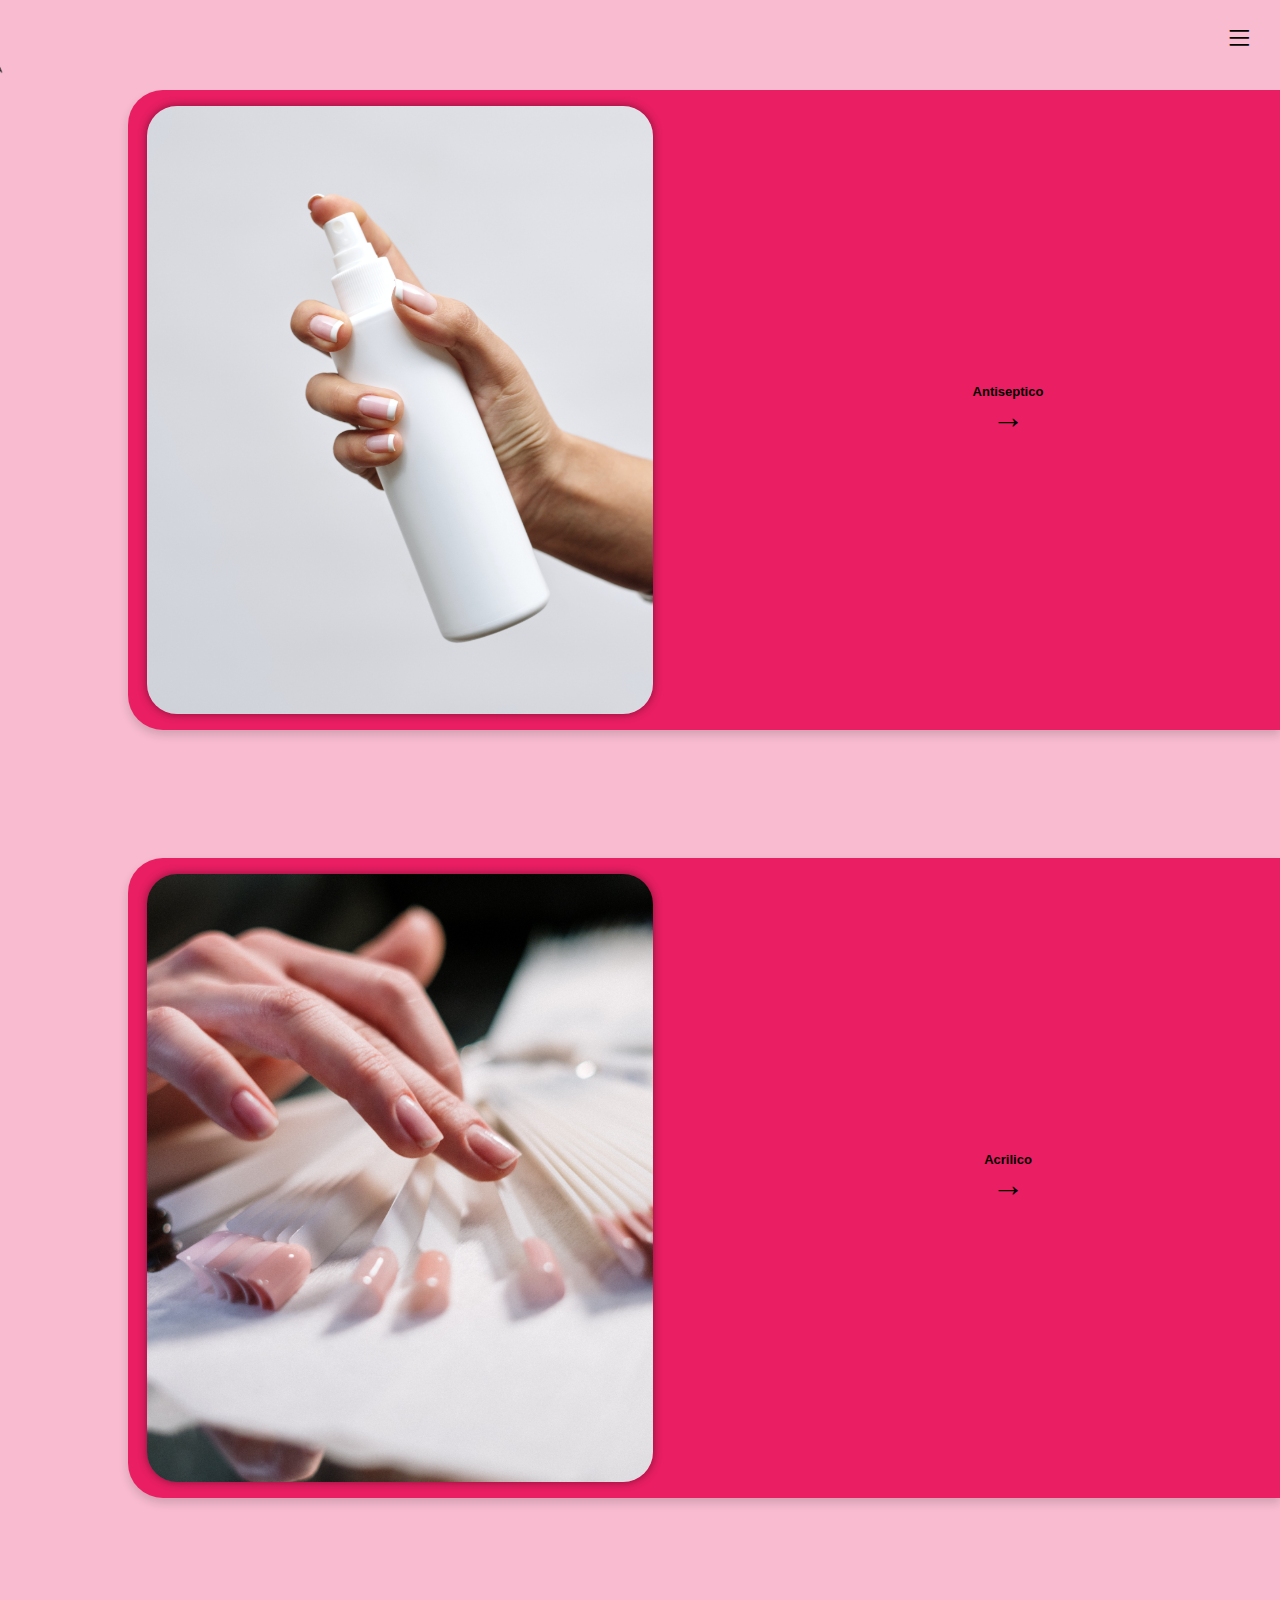
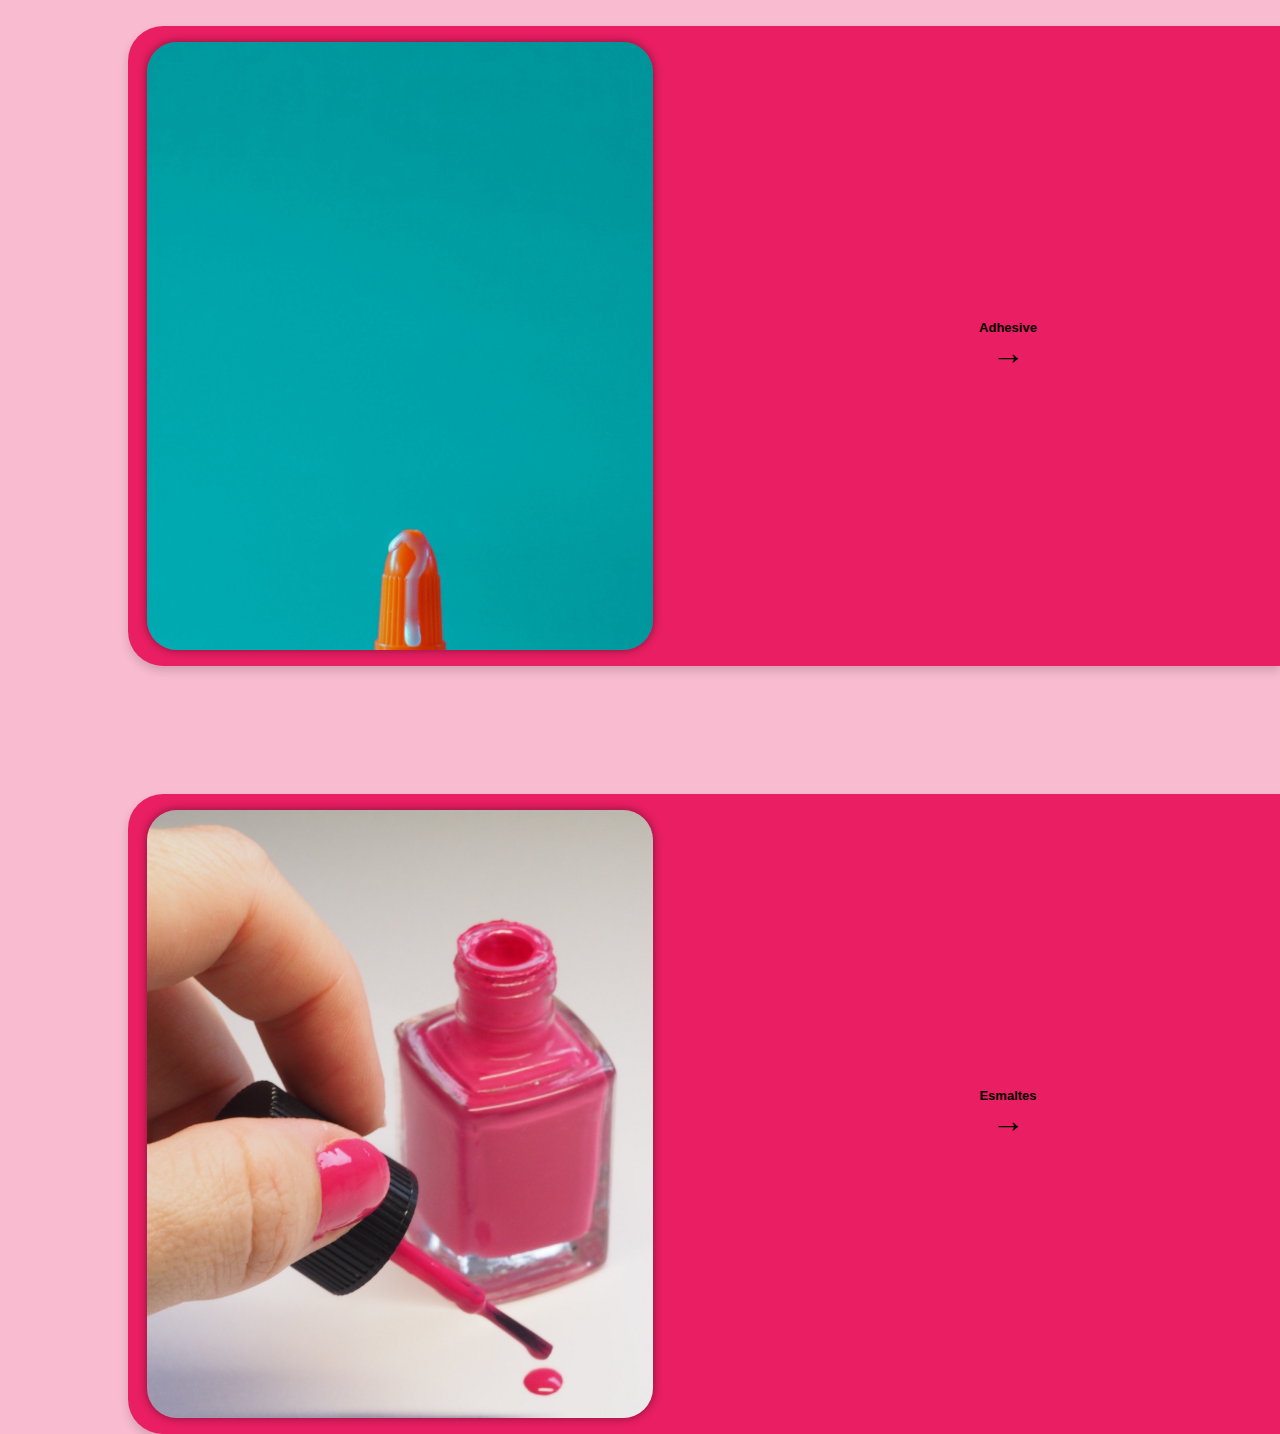
==== catalogo.html @ 93e05158 "telefono version 1.4.0" ====
<!DOCTYPE html>
<html lang="en">

<head>
    <meta charset="UTF-8">
    <meta http-equiv="X-UA-Compatible" content="IE=edge">
    <meta name="viewport" content="width=device-width, initial-scale=1.0">
    <title>Alondra</title>
    <link rel="stylesheet" href="./app/assets/index.css">
    <link rel="stylesheet" href="https://cdn.jsdelivr.net/npm/bootstrap-icons@1.3.0/font/bootstrap-icons.css">
</head>

<body>
    <header id="header">
        <a href="index.html">
            <img src="./app/assets/completologo.png" alt="logo">
        </a>
        <i class="bi bi-list" id="menu"></i>
        <nav class="container">
            <i class="bi bi-x" id="close"></i>
            <div class="container">
                <a href="index.html">
                    <img src="./app/assets/completologo.png" alt="logo">
                </a>
                <form class="search-form">
                    <input type="search" placeholder="Buscar..." name="search" autocomplete="off">
                </form>
            </div>
            <ul class="container">
                <li>
                    <a href="index.html">Home</a>
                </li>
                <li>
                    <a href="#/catalogo">Catalogo</a>
                </li>
                <li>
                    <a href="#/contacto">Contacto</a>
                </li>
            </ul>
        </nav>
    </header>

    <main id="root">
    </main>
    <script src="./catalogo.js" type="module"></script>
</body>

</html>
---- app/assets/index.css ----
:root{
    --letter-color: #251B37;
    --dark-color: #e91e63;
    --light-color: #f8bbd0;
}
*{
    margin: 0;
    padding: 0;
    box-sizing: border-box;
    font-family: sans-serif;
    font-size: 13px;
    /* border: 1px solid black; */
}
body{
    overflow-x: hidden;
    /*AQUI CAMBIE EL COLOR ffecefce*/
    background-color: var(--light-color);
}
/* GENERALES */
.container, div.categories div{
    display: flex;
    flex-direction: column;
    justify-content: center;
    align-items: center;
}
/* Header */
#header{ 
    width: 100%;
    height: 10vh;
    z-index: 10;
    position: sticky;
    top: 0;
}
#header i{
    position: absolute;
    right: 2%;
    top: 2.5vh;
    font-size: 2.2rem;
}
#header > a > img{
    height: 9vh;
    position: absolute;
    left: -7%;
}
#header nav{
    background-color: var(--dark-color);
    width: 100vw;
    height: 100vh;
    position: fixed;
    right: -120%;
    justify-content: flex-start;
    gap: 10vh;
    transition: translate .5s ;
}
#header > nav  img{
    height: 20vh;
}
#header nav input{
    padding: .5rem;
    padding-left: 1.5rem;
    background-color: #fdfdfd;
    border: none;
    border-radius: 20px;
}
nav ul{
    gap: 8vh;
    list-style: none;
    justify-content: space-evenly;
}
nav ul a{
    text-decoration: none;
    font-size: 2rem;
    font-weight: 500;
    color: #000;
}
nav.visible{
    translate: -120% 0;
}
/* MAIN */
#root{
    display: grid;
    gap: 5%;
}
/* Categories*/
a.categories{
    text-decoration: none;
    color: #000;
}
div.categories{
    overflow: hidden;
    position: relative;
    left: 10%;
    width: 90%;
    /*AQUI CAMBIE EL COLOR FFCACA #ffe0e4*/
    background-color: var(--dark-color);
    height: 50vw;
    border-radius: 35px 0 0 35px;
    display: grid;
    grid-template-columns: 1fr 1fr;
    grid-template-rows: 50vw;
    column-gap: 5vw;
    place-items: center;
    box-shadow: 0 5px 10px rgba(0, 0, 0, 0.148);
}
div.categories div{
    height: 100%;
    width: 100%;
}
div.categories img{
    height: 95%;
    width: 93%;
    border-radius: 30px;
    object-fit: cover;
    box-shadow: 0 0 10px rgba(0, 0, 0, 0.441);
}
div.categories p{
    font-size: 2.5rem;
}
/* productos */
a.productos{
    text-decoration: none;
}
div.productos{
    background-color: var(--dark-color);
    width: 90%;
    height: 45vw;
    border-radius: 20px;
    margin: auto;
    display: grid;
    grid-template-columns: 50% 50%;
    grid-template-rows: 45vw;
    place-items: center;
    box-shadow: 0 0 10px rgba(0, 0, 0, 0.196);
}
div.productos img{
    width: 90%;
    height: 90%;
    object-fit: cover;
    border-radius: 20px;
}
div.productos div{
    justify-self: start;
    width: 96%;
    height: 90%;
    overflow: hidden;
    display: grid;
    grid-template-columns: 70% 30%;
    grid-template-rows: auto 90%;
    row-gap: 5%;
    color: #000;
}
div.productos .name{
    font-size: 1rem;
    place-self: start;
}
div.productos .precio{
    justify-self: end;
    align-self: start;
    font-size: 1rem;
}
div.productos .details{
    width: 100%;
    font-size: .8rem;
    grid-area: 2/1/3/3;
} 

/* Details */
section.details{
    position: relative;
    top: -10vh;
    gap: 10vh;
}
div.details img{
    width: 100vw;
    border-radius: 0 0 30px 30px;
    margin-bottom: 2vh;
    box-shadow: 0 0 20px rgba(0, 0, 0, 0.192);
}
div.details div{
    width: 90%;
    margin: auto;
    display: grid;
    grid-template-columns: 70% 30%;
    color: #251B37;
    row-gap: 10%;
}
div.details h2{
    font-size: 1.9rem;
}
div.details h3{
    justify-self: end;
    font-size: 1.5rem;
}
div.details p{
    font-size: 1rem;
    text-align: justify;
    hyphens: auto;
    width: 100%;
    grid-area: 2/1/3/3;
}
/*Carousel*/
div.carousel{
    display: grid;
    gap: 2vh;
}
div.carousel > h4{
    text-align: center;
}
/* CONTACTO */
#contacto{
    gap: 5vh;
}
#contacto h3{
    font-size: 1.3rem;
    text-align: center;
}
#contacto>div{
    width: 90vw;
    border: 1px solid black;
    border-radius: 10px;
    padding: 2rem 0 ;
}
#contacto h4{
    text-align: center;
    font-size: 1.5rem;
    padding: .5rem;
    background-color: rgb(248, 174, 78);
    color: #fff;
    margin-bottom: 1.5rem;
}
#contacto ul{
    gap: .7rem;
}
#contacto li{
    display: flex;
    width: 90%;
    gap: 5%;
    align-items: center;
}
#contacto li.container{
    flex-direction: row;
    justify-content: space-evenly;
    margin-top: 1rem;
}
li a .bi{
    font-size: 1.5rem;
    color: #000;
}
/* Preguntas frecuentes */
#soporte{
    display: grid;
    gap: 4vh;
    place-items: center;
}
#preguntasFrecuentes{
    place-self: center;
    font-size: 1.5rem;
}
details {
    position: relative;
    width: 90vw;
    place-self: center;
   color: #000;
}
details[open] {
    z-index: 1;
}
summary {
    padding: 0.5rem 1rem;
    cursor: pointer;
    background-color: var(--dark-color);
    list-style: none;
    /* box-shadow: 0 0 10px rgba(0, 0, 0, 0.121); */
    border-radius: 10px;
    font-size: 1rem;
    text-align: left;
    color: #000;
}
summary::before {
    content: '';
    display: inline-block;
    position: relative;
    bottom: 5px;
    right: -98%;
    width: 2vw;
    height: 2vw;
    border-bottom: 1px solid currentColor;
    border-left: 1px solid currentColor;
    transform: rotate(-45deg) translate(-25%, 0%);
    transform-origin: center center;
    transition: transform ease-in-out 100ms
}
details p{
    padding: 1rem;
}
@media (min-width: 319px) and (max-width: 359px) {
    *{
        font-size: 14px;
    }
}
@media (min-width: 360px) and (max-width: 500px) {
    *{
        font-size: 16px;
    }
}
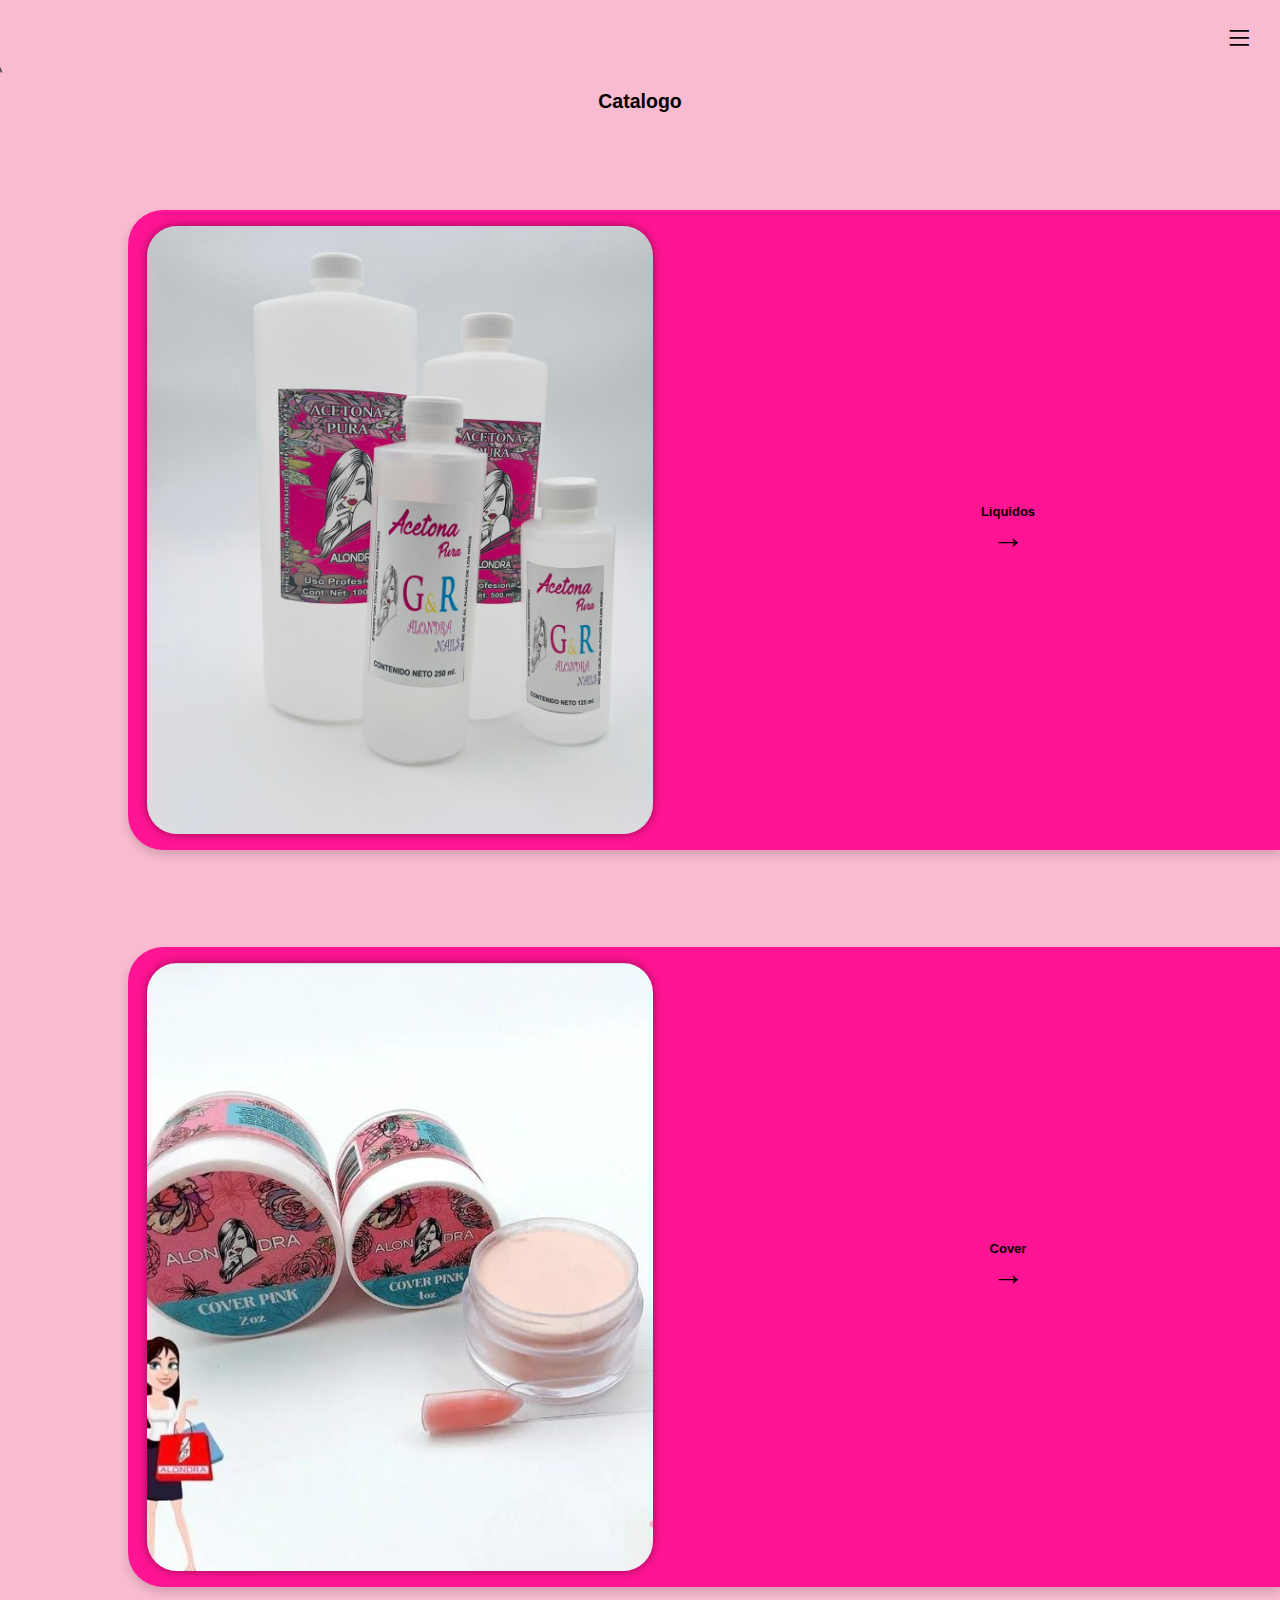
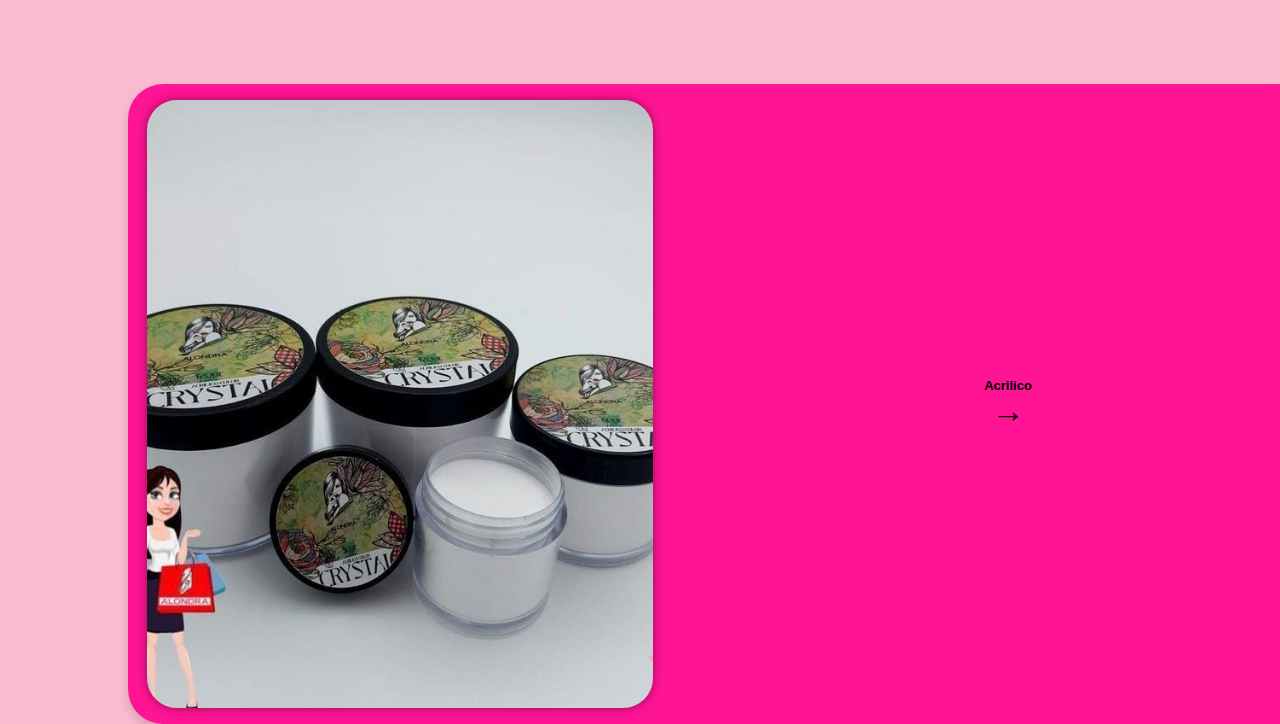
==== commit 63d69d8e: "telefono version 1.5.0" ====
--- a/catalogo.html
+++ b/catalogo.html
@@ -28,13 +28,13 @@
             </div>
             <ul class="container">
                 <li>
-                    <a href="index.html">Home</a>
+                    <a href="index.html">ALONDRA</a>
                 </li>
                 <li>
-                    <a href="#/catalogo">Catalogo</a>
+                    <a href="#/catalogo">CATALOGO</a>
                 </li>
                 <li>
-                    <a href="#/contacto">Contacto</a>
+                    <a href="#/contacto">CONTACTO</a>
                 </li>
             </ul>
         </nav>
--- a/app/assets/index.css
+++ b/app/assets/index.css
@@ -1,6 +1,6 @@
 :root{
     --letter-color: #251B37;
-    --dark-color: #e91e63;
+    --dark-color: deeppink;
     --light-color: #f8bbd0;
 }
 *{
@@ -22,6 +22,34 @@
     flex-direction: column;
     justify-content: center;
     align-items: center;
+}
+h2, h1{
+    justify-self: center;
+    font-size: 1.5rem;
+}
+/* INICIO */
+#carrouselInicio img{
+    position: absolute;
+    object-fit: cover;
+    width: 100%;
+    height: 100%;
+    top: 0;
+}
+#carrouselInicio{
+    position: relative;
+    width: 90vw;
+    justify-self: center;
+    overflow: hidden;
+    height: 50vh;
+    border-radius: 10px;
+    box-shadow: 2px 2px 10px rgba(0, 0, 0, 0.205);
+}
+#root > p{
+    width: 90%;
+    justify-self: center;
+}
+#root > h6{
+text-align: center;
 }
 /* Header */
 #header{ 
@@ -69,8 +97,8 @@
 }
 nav ul a{
     text-decoration: none;
-    font-size: 2rem;
-    font-weight: 500;
+    font-size: 1.8rem;
+    font-weight: 600;
     color: #000;
 }
 nav.visible{
@@ -122,7 +150,7 @@
 }
 div.productos{
     background-color: var(--dark-color);
-    width: 90%;
+    width: 100%;
     height: 45vw;
     border-radius: 20px;
     margin: auto;
@@ -163,7 +191,6 @@
     font-size: .8rem;
     grid-area: 2/1/3/3;
 } 
-
 /* Details */
 section.details{
     position: relative;
@@ -186,6 +213,7 @@
 }
 div.details h2{
     font-size: 1.9rem;
+    justify-self: start;
 }
 div.details h3{
     justify-self: end;
@@ -224,9 +252,8 @@
     text-align: center;
     font-size: 1.5rem;
     padding: .5rem;
-    background-color: rgb(248, 174, 78);
-    color: #fff;
     margin-bottom: 1.5rem;
+    border-bottom: 1px solid #fa70a0;
 }
 #contacto ul{
     gap: .7rem;
@@ -249,7 +276,7 @@
 /* Preguntas frecuentes */
 #soporte{
     display: grid;
-    gap: 4vh;
+    gap: 2vh;
     place-items: center;
 }
 #preguntasFrecuentes{
@@ -263,7 +290,8 @@
    color: #000;
 }
 details[open] {
-    z-index: 1;
+    background-color: #e91e6273;
+    border-radius: 10px;
 }
 summary {
     padding: 0.5rem 1rem;
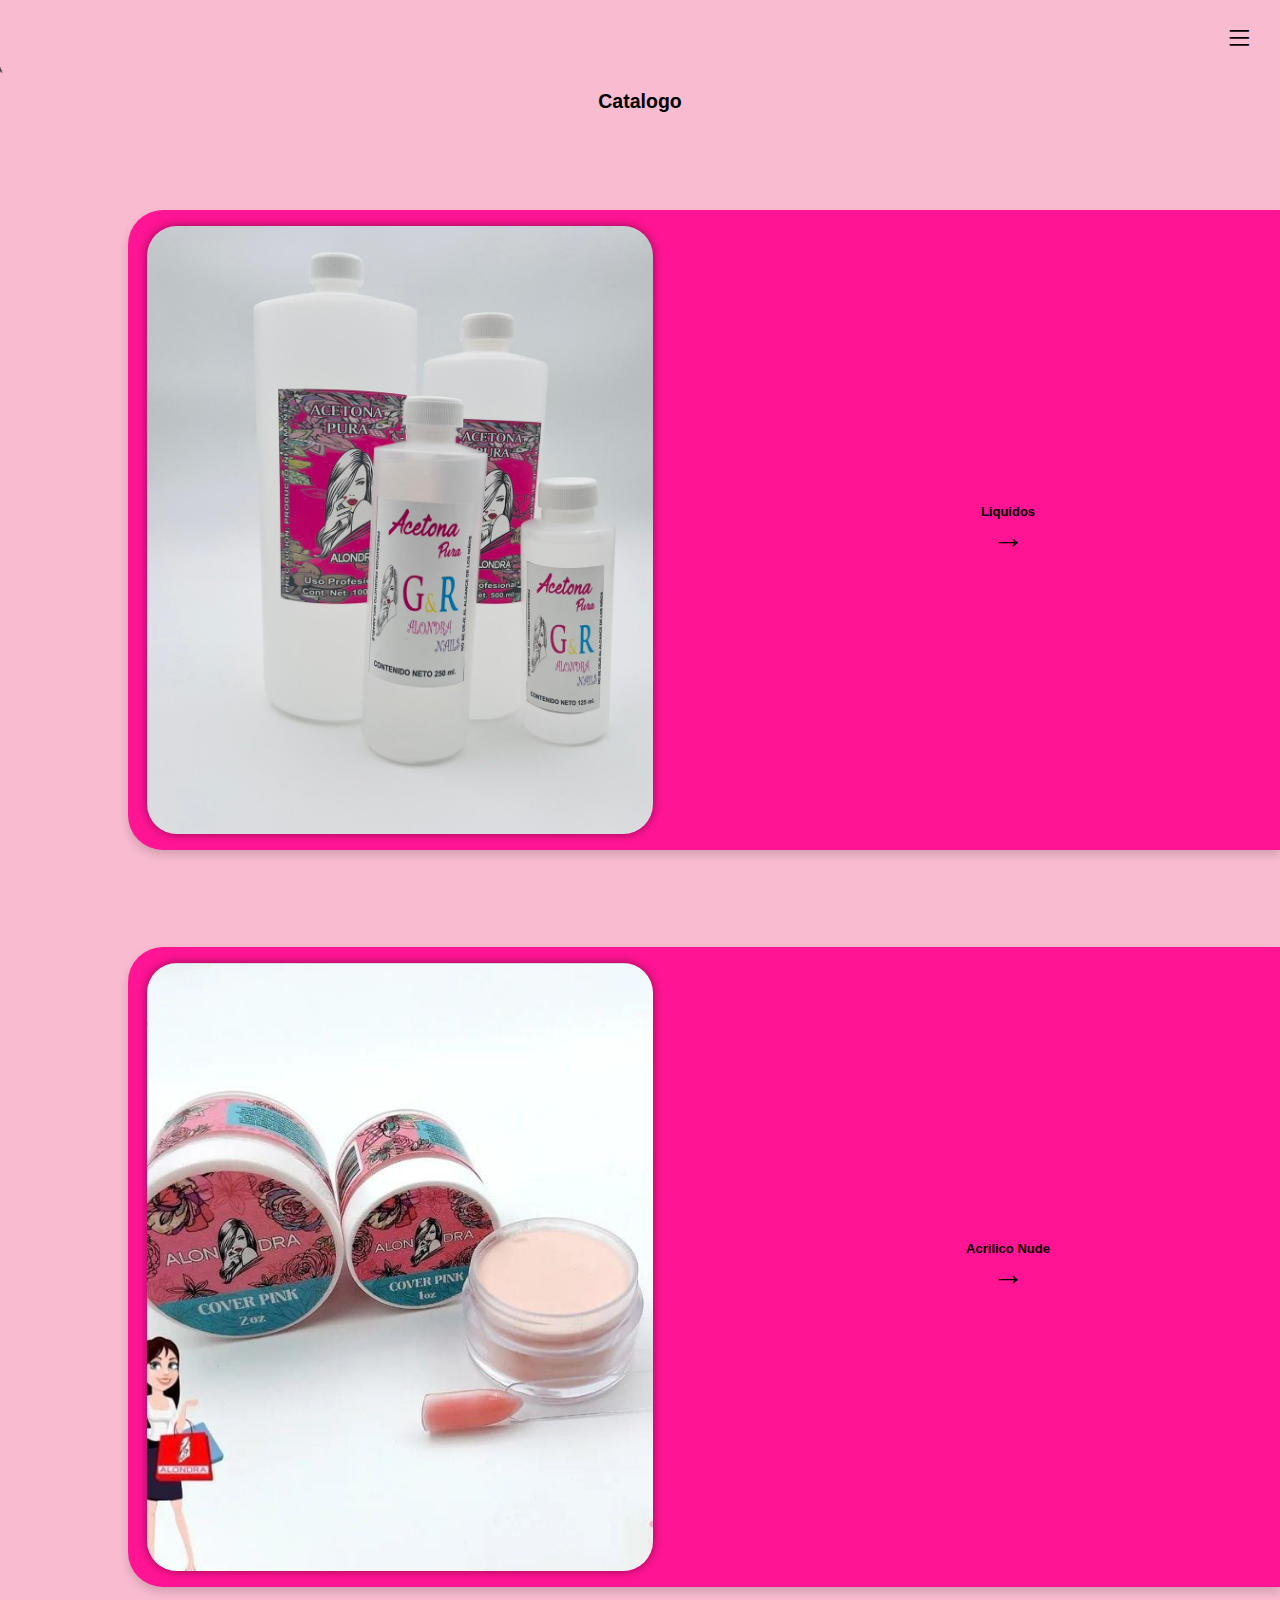
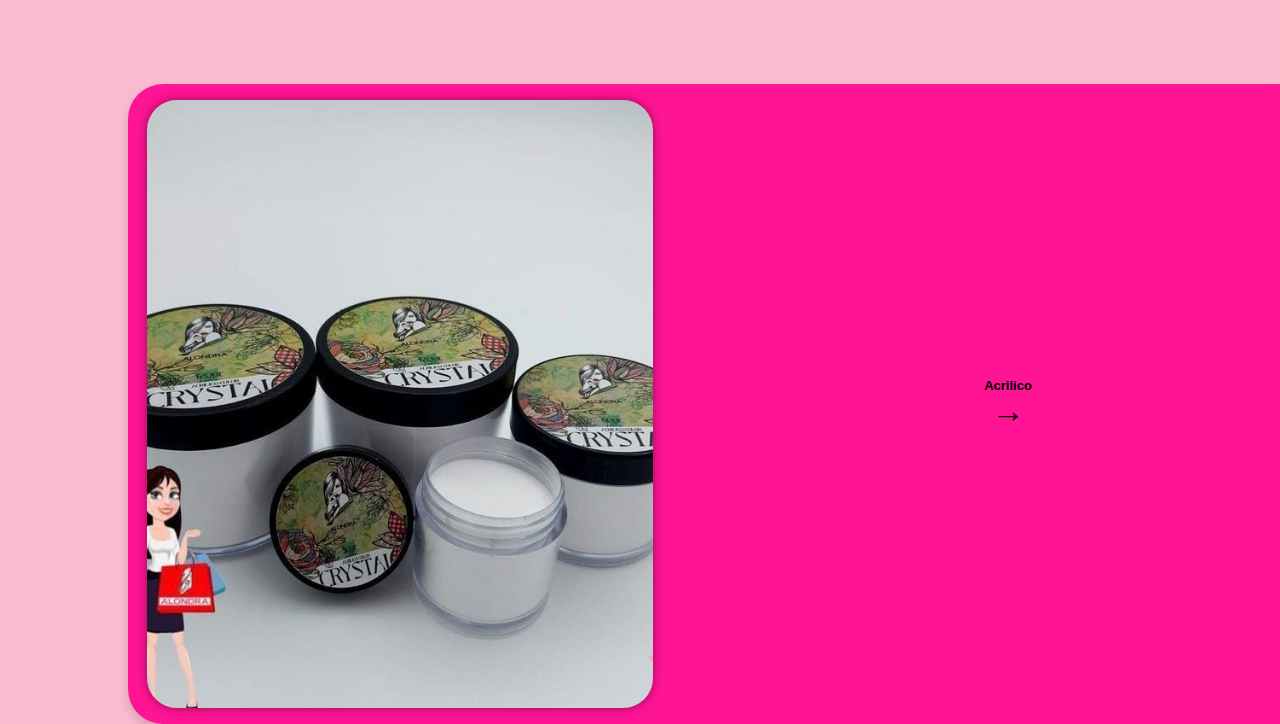
==== commit abcf6e4e: "telefono 1.5.2" ====
--- a/catalogo.html
+++ b/catalogo.html
@@ -12,7 +12,7 @@
 
 <body>
     <header id="header">
-        <a href="index.html">
+        <a href="#/catalogo">
             <img src="./app/assets/completologo.png" alt="logo">
         </a>
         <i class="bi bi-list" id="menu"></i>
--- a/app/assets/index.css
+++ b/app/assets/index.css
@@ -44,12 +44,18 @@
     border-radius: 10px;
     box-shadow: 2px 2px 10px rgba(0, 0, 0, 0.205);
 }
-#root > p{
+#main > p{
     width: 90%;
     justify-self: center;
-}
-#root > h6{
+    font-size: 1.1rem;
+}
+#main > h6{
 text-align: center;
+font-size: 1.4rem;
+}
+#main{
+    display: grid;
+    gap: 5%;
 }
 /* Header */
 #header{ 
@@ -150,7 +156,7 @@
 }
 div.productos{
     background-color: var(--dark-color);
-    width: 100%;
+    width: 90%;
     height: 45vw;
     border-radius: 20px;
     margin: auto;
@@ -166,7 +172,7 @@
     object-fit: cover;
     border-radius: 20px;
 }
-div.productos div{
+div.productos > div{
     justify-self: start;
     width: 96%;
     height: 90%;
@@ -176,9 +182,10 @@
     grid-template-rows: auto 90%;
     row-gap: 5%;
     color: #000;
+    /* border: 1px solid black; */
 }
 div.productos .name{
-    font-size: 1rem;
+    font-size: 1.2rem;
     place-self: start;
 }
 div.productos .precio{
@@ -186,9 +193,9 @@
     align-self: start;
     font-size: 1rem;
 }
-div.productos .details{
-    width: 100%;
-    font-size: .8rem;
+div.productos .details p{
+    width: 100%;
+    font-size: 1rem;
     grid-area: 2/1/3/3;
 } 
 /* Details */
@@ -220,16 +227,19 @@
     font-size: 1.5rem;
 }
 div.details p{
-    font-size: 1rem;
-    text-align: justify;
-    hyphens: auto;
-    width: 100%;
-    grid-area: 2/1/3/3;
+    font-size: 1.2rem;
+    /* text-align: justify; */
+    font-family: Arial, Helvetica, sans-serif;
+    font-weight: 500;
+    /* hyphens: auto; */
+    width: 100%;
+    /* grid-area: 2/1/3/3; */
 }
 /*Carousel*/
 div.carousel{
     display: grid;
     gap: 2vh;
+    width: 100%; 
 }
 div.carousel > h4{
     text-align: center;
@@ -253,7 +263,7 @@
     font-size: 1.5rem;
     padding: .5rem;
     margin-bottom: 1.5rem;
-    border-bottom: 1px solid #fa70a0;
+    border-bottom: 1px solid #fa70a0 n;
 }
 #contacto ul{
     gap: .7rem;
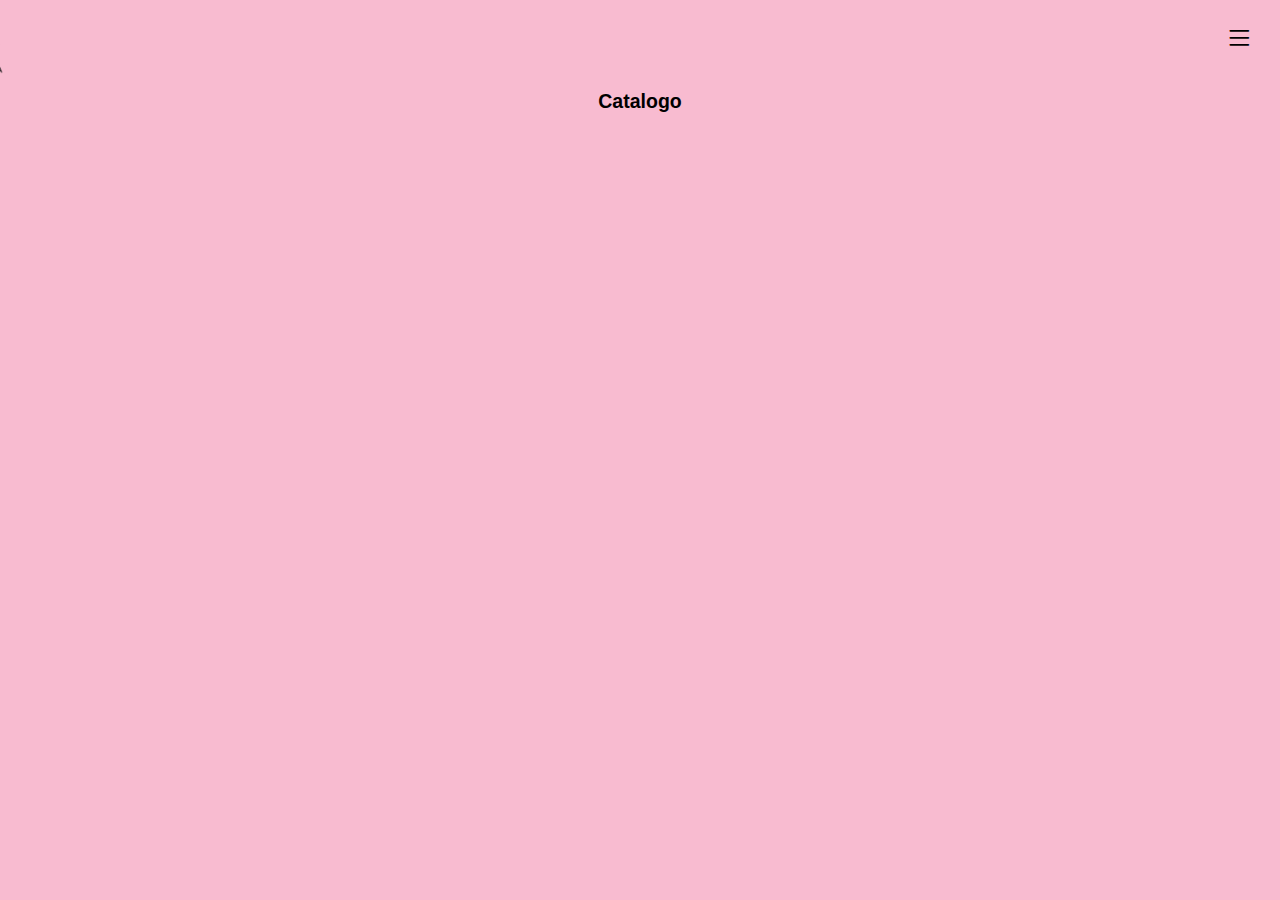
==== commit 3f1e7bb2: "version api 1.0.0" ====
--- a/catalogo.html
+++ b/catalogo.html
@@ -12,7 +12,7 @@
 
 <body>
     <header id="header">
-        <a href="#/catalogo">
+        <a href="#/marcas">
             <img src="./app/assets/completologo.png" alt="logo">
         </a>
         <i class="bi bi-list" id="menu"></i>
@@ -31,7 +31,7 @@
                     <a href="index.html">ALONDRA</a>
                 </li>
                 <li>
-                    <a href="#/catalogo">CATALOGO</a>
+                    <a href="#/marcas">CATALOGO</a>
                 </li>
                 <li>
                     <a href="#/contacto">CONTACTO</a>
--- a/app/assets/index.css
+++ b/app/assets/index.css
@@ -113,7 +113,7 @@
 /* MAIN */
 #root{
     display: grid;
-    gap: 5%;
+    gap: 5vh;
 }
 /* Categories*/
 a.categories{
@@ -165,6 +165,7 @@
     grid-template-rows: 45vw;
     place-items: center;
     box-shadow: 0 0 10px rgba(0, 0, 0, 0.196);
+    position: relative;
 }
 div.productos img{
     width: 90%;
@@ -191,13 +192,30 @@
 div.productos .precio{
     justify-self: end;
     align-self: start;
-    font-size: 1rem;
+    font-size: 1.2rem;
 }
 div.productos .details p{
     width: 100%;
     font-size: 1rem;
     grid-area: 2/1/3/3;
 } 
+div.productos .bi{
+    position: absolute;
+    right: 2%;
+    bottom: -15%;
+    font-size: 2rem;
+    padding: .5rem;
+    border-radius: 60%;
+    color: #000;
+}
+div.productos .bi-heart-fill{
+    z-index: 1;
+    transform: scale(0%);
+}
+.bi-heart{
+    border: 1px solid black;
+    background-color: #fac6d8;
+}
 /* Details */
 section.details{
     position: relative;
